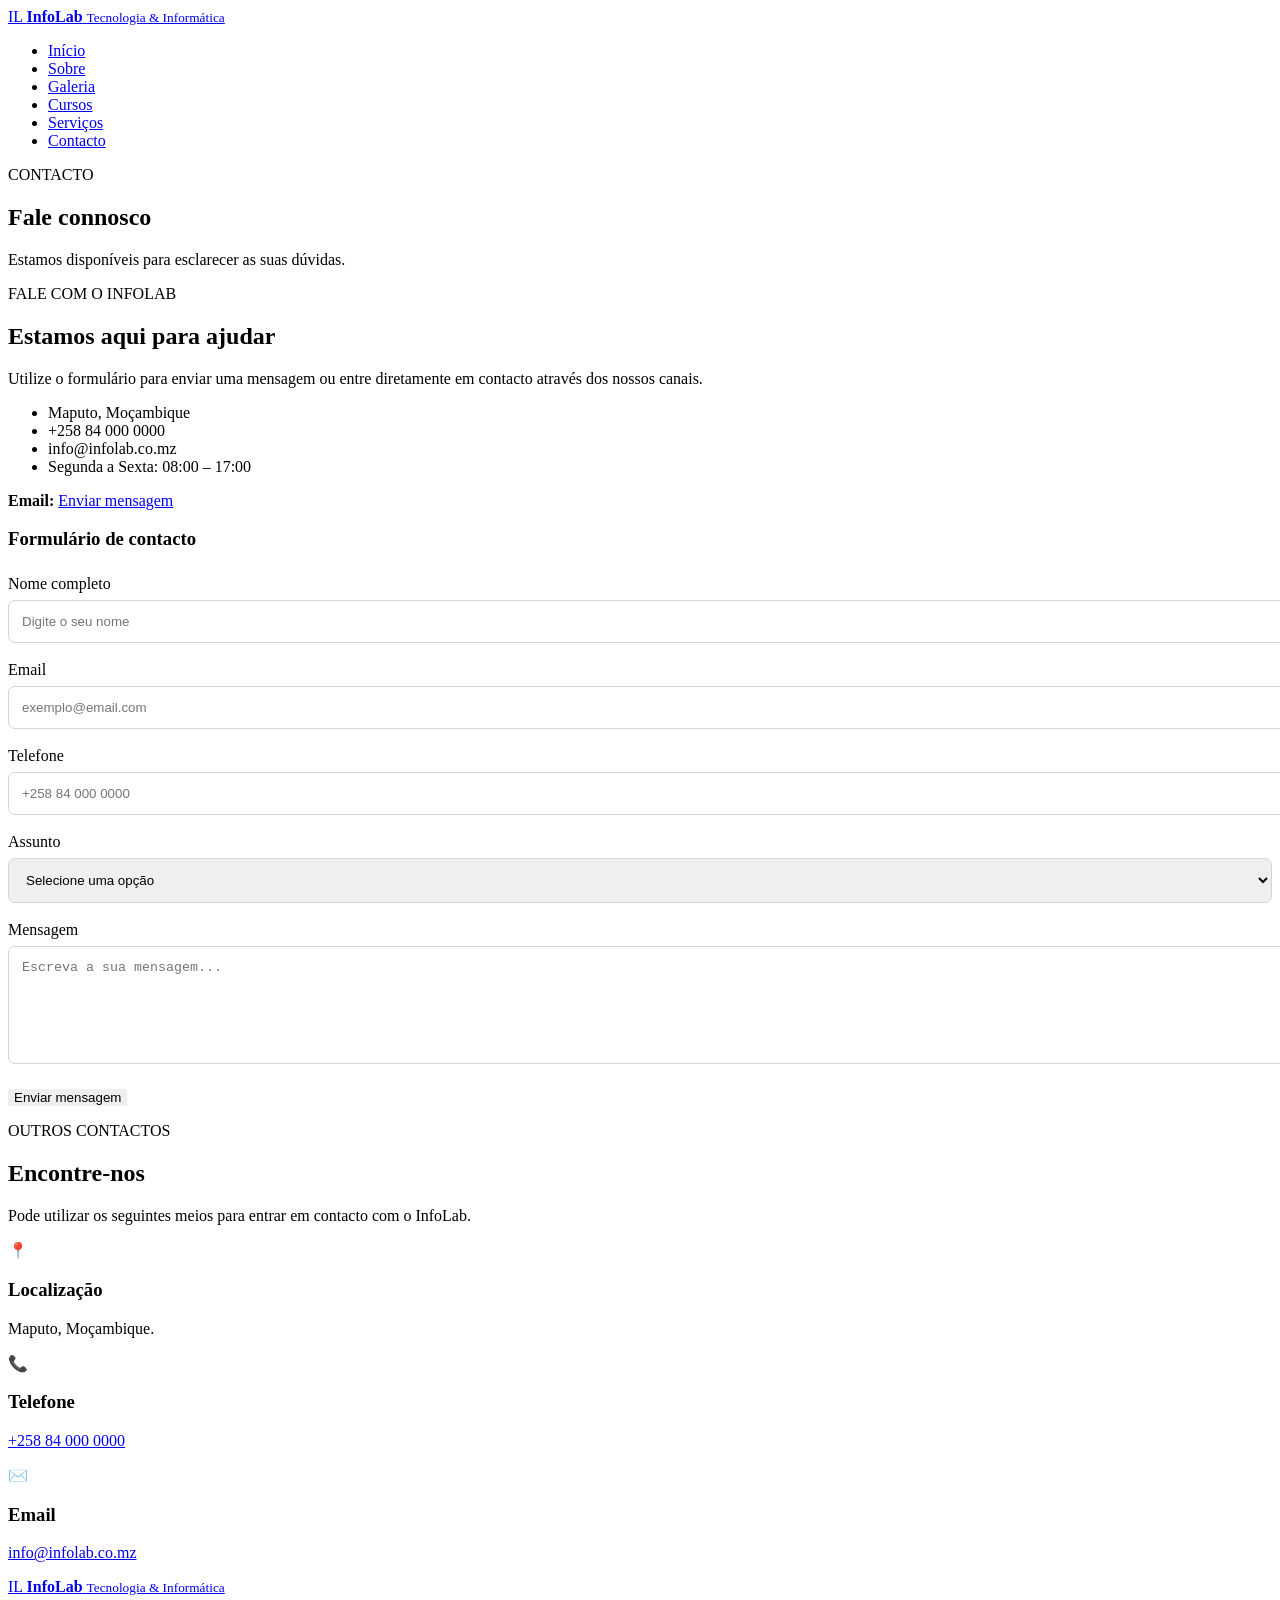
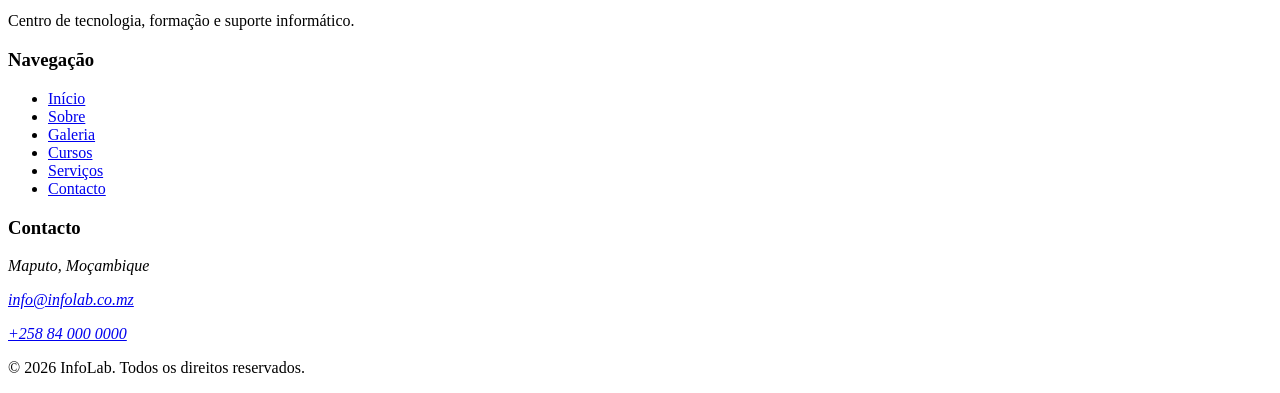
==== contacto.html @ 6d5b71e0 "infolab" ====
<!DOCTYPE html>
<html lang="pt">

<head>

    <meta charset="UTF-8">

    <meta name="viewport" content="width=device-width, initial-scale=1.0">

    <meta name="description" content="Entre em contacto com o InfoLab.">

    <title>Contacto | InfoLab</title>

    <link rel="stylesheet" href="css/style.css">

</head>

<body>


    <!-- =====================================================
     CABEÇALHO
     ===================================================== -->

    <header class="cabecalho">

        <div class="container cabecalho-conteudo">

            <a href="index.html" class="logo" aria-label="InfoLab - Página inicial">

                <span class="logo-icone">
                    IL
                </span>

                <span>
                    <strong>InfoLab</strong>
                    <small>Tecnologia & Informática</small>
                </span>

            </a>


            <!-- MENU PRINCIPAL -->

            <nav class="menu" aria-label="Navegação principal">

                <ul>

                    <li>
                        <a href="index.html">
                            Início
                        </a>
                    </li>

                    <li>
                        <a href="sobre.html">
                            Sobre
                        </a>
                    </li>

                    <li>
                        <a href="galeria.html">
                            Galeria
                        </a>
                    </li>

                    <li>
                        <a href="cursos.html">
                            Cursos
                        </a>
                    </li>

                    <li>
                        <a href="servicos.html">
                            Serviços
                        </a>
                    </li>

                    <li>
                        <a href="contacto.html" class="ativo" aria-current="page">
                            Contacto
                        </a>
                    </li>

                </ul>

            </nav>

        </div>

    </header>



    <main>


        <!-- =====================================================
         CABEÇALHO DA PÁGINA
         ===================================================== -->

        <section class="pagina-cabecalho">

            <div class="container">

                <p class="etiqueta">
                    CONTACTO
                </p>

                <h1>
                    Fale connosco
                </h1>

                <p>
                    Estamos disponíveis para esclarecer as suas dúvidas.
                </p>

            </div>

        </section>



        <!-- =====================================================
         INFORMAÇÕES E FORMULÁRIO
         ===================================================== -->

        <section class="introducao">

            <div class="container areas-conteudo">


                <!-- INFORMAÇÕES -->

                <div class="areas-texto">

                    <p class="etiqueta">
                        FALE COM O INFOLAB
                    </p>

                    <h2>
                        Estamos aqui para ajudar
                    </h2>

                    <p>
                        Utilize o formulário para enviar uma mensagem
                        ou entre diretamente em contacto através
                        dos nossos canais.
                    </p>


                    <ul class="lista-check">

                        <li>
                            Maputo, Moçambique
                        </li>

                        <li>
                            +258 84 000 0000
                        </li>

                        <li>
                            info@infolab.co.mz
                        </li>

                        <li>
                            Segunda a Sexta: 08:00 – 17:00
                        </li>

                    </ul>


                    <p>

                        <strong>
                            Email:
                        </strong>

                        <a href="mailto:info@infolab.co.mz" class="link-seta">

                            Enviar mensagem

                        </a>

                    </p>

                </div>



                <!-- FORMULÁRIO -->

                <div class="destaque-card">

                    <h3 style="margin-bottom:25px;">
                        Formulário de contacto
                    </h3>


                    <!-- FORMULÁRIO FUNCIONAL -->

                    <form action="https://formsubmit.co/ivandrobatalha8@gmail.com" method="POST">

                        <!-- CONFIGURAÇÕES DO FORMSUBMIT -->

                        <input type="hidden"
                               name="_subject"
                               value="Novo contacto - InfoLab">

                        <input type="hidden"
                               name="_template"
                               value="table">


                        <!-- NOME -->

                        <div style="margin-bottom:18px;">

                            <label for="nome">
                                Nome completo
                            </label>

                            <input type="text"
                                   id="nome"
                                   name="nome"
                                   required
                                   autocomplete="name"
                                   placeholder="Digite o seu nome"
                                   style="
                                      width:100%;
                                      padding:13px;
                                      margin-top:7px;
                                      border:1px solid #d0d5dd;
                                      border-radius:7px;
                                   ">

                        </div>



                        <!-- EMAIL -->

                        <div style="margin-bottom:18px;">

                            <label for="email">
                                Email
                            </label>

                            <input type="email"
                                   id="email"
                                   name="email"
                                   required
                                   autocomplete="email"
                                   placeholder="exemplo@email.com"
                                   style="
                                      width:100%;
                                      padding:13px;
                                      margin-top:7px;
                                      border:1px solid #d0d5dd;
                                      border-radius:7px;
                                   ">

                        </div>



                        <!-- TELEFONE -->

                        <div style="margin-bottom:18px;">

                            <label for="telefone">
                                Telefone
                            </label>

                            <input type="tel"
                                   id="telefone"
                                   name="telefone"
                                   autocomplete="tel"
                                   placeholder="+258 84 000 0000"
                                   style="
                                      width:100%;
                                      padding:13px;
                                      margin-top:7px;
                                      border:1px solid #d0d5dd;
                                      border-radius:7px;
                                   ">

                        </div>



                        <!-- ASSUNTO -->

                        <div style="margin-bottom:18px;">

                            <label for="assunto">
                                Assunto
                            </label>

                            <select id="assunto"
                                    name="assunto"
                                    required
                                    style="
                                        width:100%;
                                        padding:13px;
                                        margin-top:7px;
                                        border:1px solid #d0d5dd;
                                        border-radius:7px;
                                    ">

                                <option value="">
                                    Selecione uma opção
                                </option>

                                <option value="Solicitar serviço">
                                    Solicitar serviço
                                </option>

                                <option value="Informação sobre cursos">
                                    Informação sobre cursos
                                </option>

                                <option value="Suporte informático">
                                    Suporte informático
                                </option>

                                <option value="Outro assunto">
                                    Outro assunto
                                </option>

                            </select>

                        </div>



                        <!-- MENSAGEM -->

                        <div style="margin-bottom:20px;">

                            <label for="mensagem">
                                Mensagem
                            </label>

                            <textarea id="mensagem"
                                      name="mensagem"
                                      rows="6"
                                      required
                                      placeholder="Escreva a sua mensagem..."
                                      style="
                                          width:100%;
                                          padding:13px;
                                          margin-top:7px;
                                          border:1px solid #d0d5dd;
                                          border-radius:7px;
                                          resize:vertical;
                                      "></textarea>

                        </div>



                        <!-- BOTÃO -->

                        <button type="submit"
                                class="botao botao-principal"
                                style="border:0; cursor:pointer;">

                            Enviar mensagem

                        </button>

                    </form>

                </div>

            </div>

        </section>



        <!-- =====================================================
         OUTROS CONTACTOS
         ===================================================== -->

        <section class="areas">

            <div class="container">

                <div class="titulo-secao">

                    <p class="etiqueta">
                        OUTROS CONTACTOS
                    </p>

                    <h2>
                        Encontre-nos
                    </h2>

                    <p>
                        Pode utilizar os seguintes meios para
                        entrar em contacto com o InfoLab.
                    </p>

                </div>



                <div class="destaques">


                    <!-- LOCALIZAÇÃO -->

                    <article class="destaque-card">

                        <div class="icone-card">
                            📍
                        </div>

                        <h3>
                            Localização
                        </h3>

                        <p>
                            Maputo, Moçambique.
                        </p>

                    </article>



                    <!-- TELEFONE -->

                    <article class="destaque-card">

                        <div class="icone-card">
                            📞
                        </div>

                        <h3>
                            Telefone
                        </h3>

                        <p>

                            <a href="tel:+258840000000">
                                +258 84 000 0000
                            </a>

                        </p>

                    </article>



                    <!-- EMAIL -->

                    <article class="destaque-card">

                        <div class="icone-card">
                            ✉️
                        </div>

                        <h3>
                            Email
                        </h3>

                        <p>

                            <a href="mailto:info@infolab.co.mz">
                                info@infolab.co.mz
                            </a>

                        </p>

                    </article>


                </div>

            </div>

        </section>


    </main>



    <!-- =====================================================
     RODAPÉ
     ===================================================== -->

    <footer class="rodape">

        <div class="container rodape-grid">


            <!-- INFO LAB -->

            <div>

                <a href="index.html" class="logo logo-rodape">

                    <span class="logo-icone">
                        IL
                    </span>

                    <span>
                        <strong>InfoLab</strong>
                        <small>Tecnologia & Informática</small>
                    </span>

                </a>

                <p>
                    Centro de tecnologia, formação e suporte informático.
                </p>

            </div>



            <!-- NAVEGAÇÃO -->

            <div>

                <h3>
                    Navegação
                </h3>

                <ul>

                    <li>
                        <a href="index.html">
                            Início
                        </a>
                    </li>

                    <li>
                        <a href="sobre.html">
                            Sobre
                        </a>
                    </li>

                    <li>
                        <a href="galeria.html">
                            Galeria
                        </a>
                    </li>

                    <li>
                        <a href="cursos.html">
                            Cursos
                        </a>
                    </li>

                    <li>
                        <a href="servicos.html">
                            Serviços
                        </a>
                    </li>

                    <li>
                        <a href="contacto.html">
                            Contacto
                        </a>
                    </li>

                </ul>

            </div>



            <!-- CONTACTO -->

            <div>

                <h3>
                    Contacto
                </h3>

                <address>

                    <p>
                        Maputo, Moçambique
                    </p>

                    <p>

                        <a href="mailto:info@infolab.co.mz">
                            info@infolab.co.mz
                        </a>

                    </p>

                    <p>

                        <a href="tel:+258840000000">
                            +258 84 000 0000
                        </a>

                    </p>

                </address>

            </div>

        </div>



        <div class="rodape-final">

            <div class="container">

                <p>
                    © 2026 InfoLab. Todos os direitos reservados.
                </p>

            </div>

        </div>

    </footer>


</body>

</html>
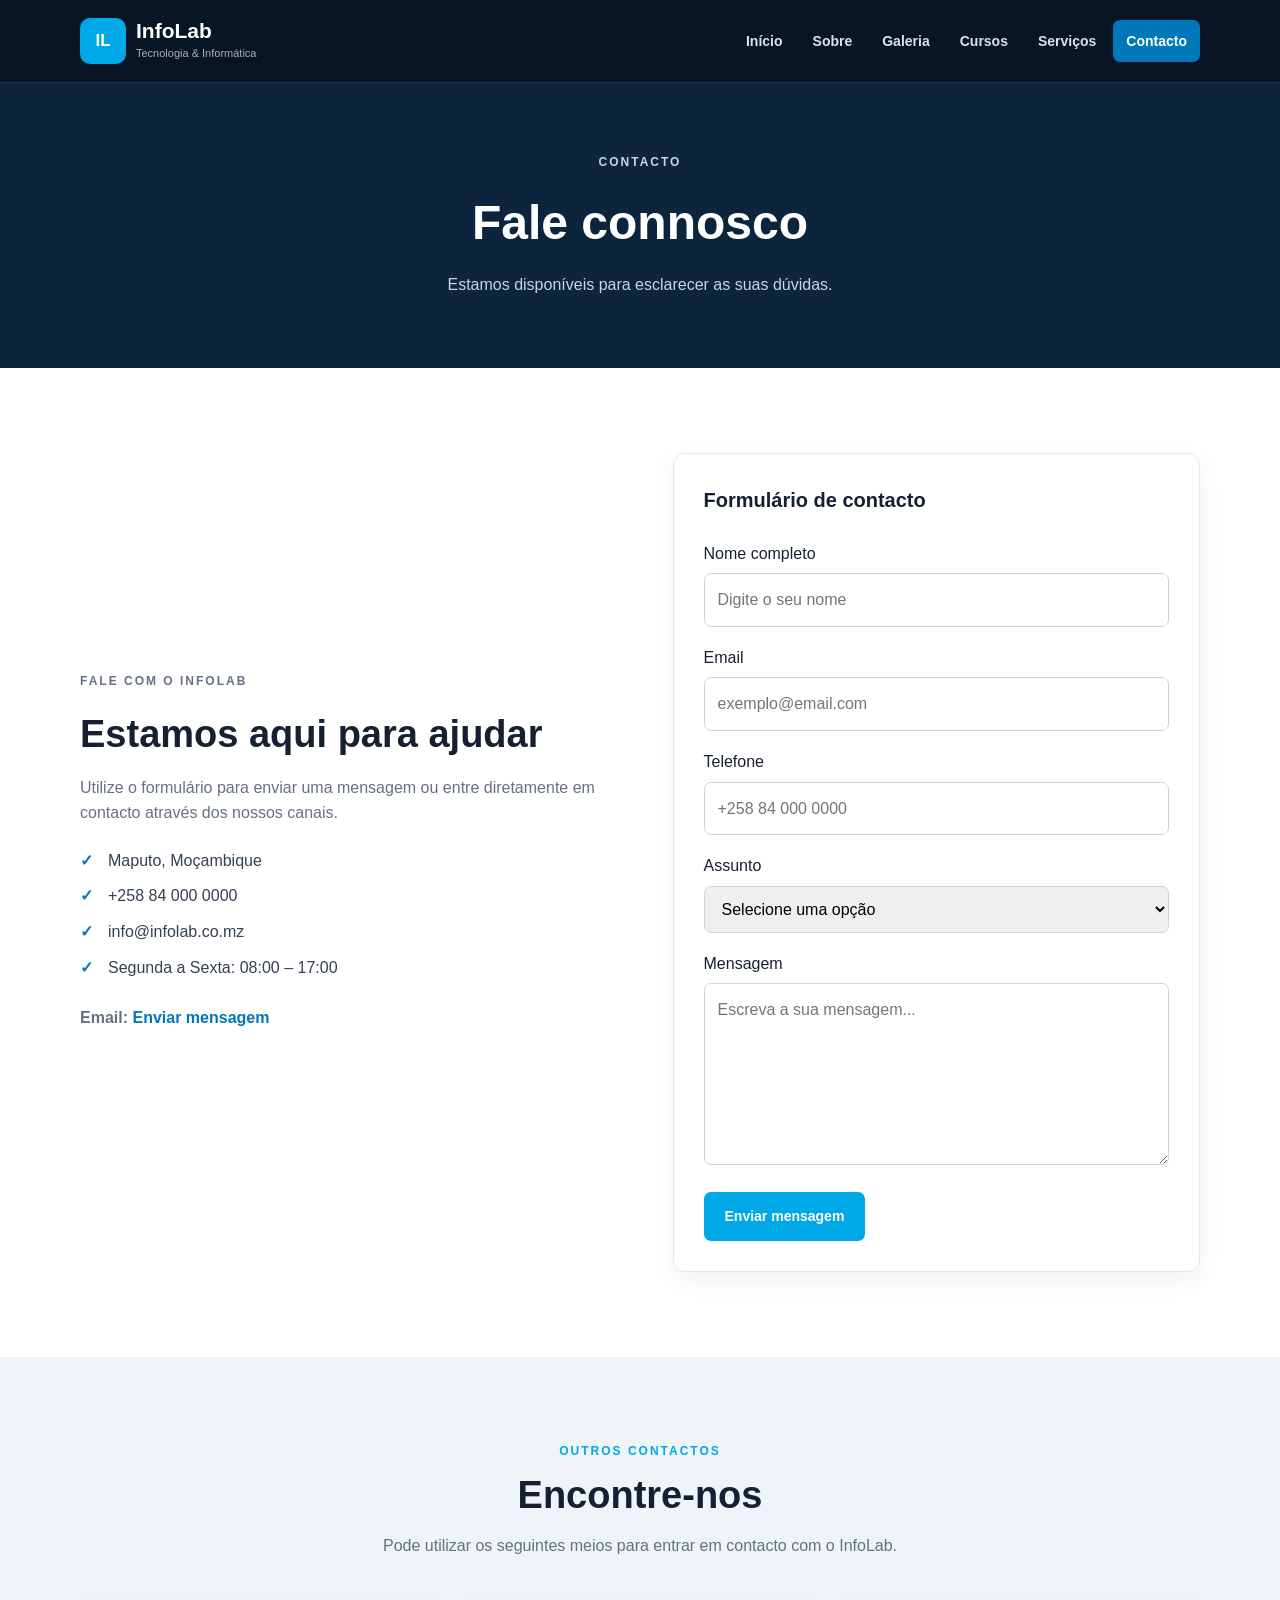
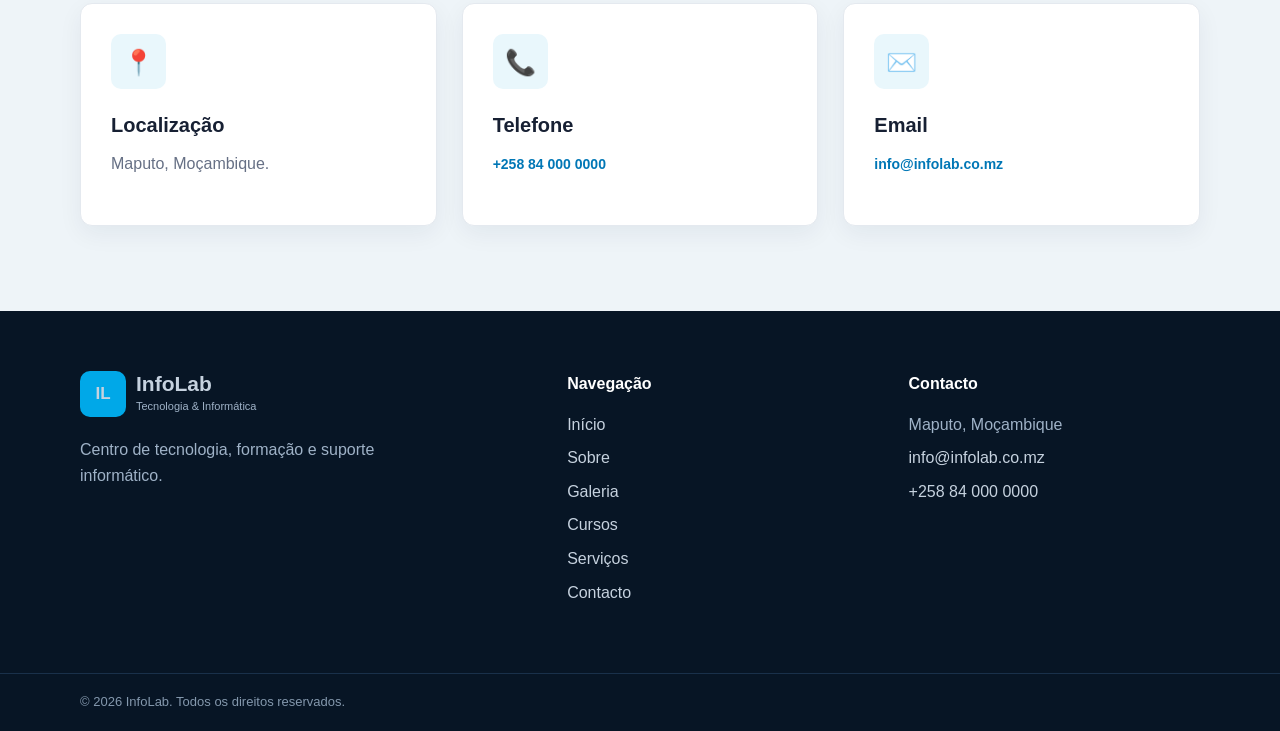
==== commit 8bfcadaf: "Update contacto.html" ====
--- a/contacto.html
+++ b/contacto.html
@@ -11,7 +11,7 @@
 
     <title>Contacto | InfoLab</title>
 
-    <link rel="stylesheet" href="css/style.css">
+    <link rel="stylesheet" href="CSS/style.css">
 
 </head>
 
@@ -629,4 +629,4 @@
 
 </body>
 
-</html>+</html>
--- a/CSS/style.css
+++ b/CSS/style.css
@@ -0,0 +1,934 @@
+
+
+* {
+    margin: 0;
+    padding: 0;
+    box-sizing: border-box;
+}
+
+html {
+    scroll-behavior: smooth;
+}
+
+body {
+    font-family: Arial, Helvetica, sans-serif;
+    background: #f5f7fa;
+    color: #172033;
+    line-height: 1.6;
+}
+
+img {
+    max-width: 100%;
+    display: block;
+}
+
+a {
+    color: inherit;
+}
+
+button,
+input,
+textarea,
+select {
+    font: inherit;
+}
+
+
+/* =========================================================
+   2. ACESSIBILIDADE
+   ========================================================= */
+
+:focus-visible {
+    outline: 3px solid #f4c542;
+    outline-offset: 4px;
+}
+
+
+/* =========================================================
+   3. CONTAINER
+   ========================================================= */
+
+.container {
+    width: min(1120px, 90%);
+    margin: 0 auto;
+}
+
+
+/* =========================================================
+   4. CABEÇALHO
+   ========================================================= */
+
+.cabecalho {
+    background: #071525;
+    color: #ffffff;
+    border-bottom: 1px solid #19304a;
+    position: sticky;
+    top: 0;
+    z-index: 1000;
+}
+
+.cabecalho-conteudo {
+    min-height: 82px;
+
+    display: flex;
+    align-items: center;
+    justify-content: space-between;
+
+    gap: 30px;
+}
+
+
+/* =========================================================
+   5. LOGOTIPO
+   ========================================================= */
+
+.logo {
+    display: inline-flex;
+    align-items: center;
+    gap: 10px;
+
+    color: #ffffff;
+    text-decoration: none;
+}
+
+.logo-icone {
+    width: 46px;
+    height: 46px;
+
+    display: flex;
+    align-items: center;
+    justify-content: center;
+
+    background: #00a8e8;
+    border-radius: 10px;
+
+    font-size: 17px;
+    font-weight: 800;
+}
+
+.logo strong {
+    display: block;
+    font-size: 21px;
+    line-height: 1.1;
+}
+
+.logo small {
+    display: block;
+    margin-top: 3px;
+
+    color: #9fb2c7;
+    font-size: 11px;
+}
+
+
+/* =========================================================
+   6. MENU
+   ========================================================= */
+
+.menu ul {
+    display: flex;
+    align-items: center;
+    gap: 4px;
+
+    list-style: none;
+}
+
+.menu a {
+    display: block;
+
+    padding: 10px 13px;
+
+    color: #d9e3ed;
+    text-decoration: none;
+
+    font-size: 14px;
+    font-weight: 600;
+
+    border-radius: 7px;
+
+    transition:
+        background-color 0.2s ease,
+        color 0.2s ease;
+}
+
+.menu a:hover {
+    color: #ffffff;
+    background: #102b45;
+}
+
+.menu a.ativo {
+    color: #ffffff;
+    background: #0077b6;
+}
+
+
+/* =========================================================
+   7. HERO
+   ========================================================= */
+
+.hero {
+    background:
+        linear-gradient(135deg,
+            #071525 0%,
+            #0c243c 55%,
+            #103b59 100%);
+
+    color: #ffffff;
+
+    padding: 85px 0;
+}
+
+.hero-conteudo {
+    display: grid;
+
+    grid-template-columns:
+        minmax(0, 1.05fr) minmax(0, 0.95fr);
+
+    align-items: center;
+
+    gap: 65px;
+}
+
+.hero-texto {
+    max-width: 650px;
+}
+
+.etiqueta {
+    margin-bottom: 13px;
+
+    color: #00a8e8;
+
+    font-size: 12px;
+    font-weight: 800;
+
+    letter-spacing: 2px;
+}
+
+.hero h1 {
+    margin-bottom: 22px;
+
+    font-size: clamp(38px, 5vw, 62px);
+    line-height: 1.08;
+    letter-spacing: -1.5px;
+}
+
+.hero h1 span {
+    display: block;
+    color: #00a8e8;
+}
+
+.hero-descricao {
+    max-width: 590px;
+
+    margin-bottom: 30px;
+
+    color: #c8d5e3;
+    font-size: 17px;
+}
+
+.hero-botoes {
+    display: flex;
+    align-items: center;
+    gap: 12px;
+
+    flex-wrap: wrap;
+}
+
+.hero-imagem img {
+    width: 100%;
+    height: 430px;
+
+    object-fit: cover;
+
+    border-radius: 16px;
+
+    box-shadow:
+        0 20px 50px rgba(0, 0, 0, 0.3);
+}
+
+
+/* =========================================================
+   8. BOTÕES
+   ========================================================= */
+
+.botao {
+    display: inline-block;
+
+    padding: 13px 21px;
+
+    border-radius: 7px;
+
+    text-decoration: none;
+
+    font-size: 14px;
+    font-weight: 700;
+
+    transition:
+        transform 0.2s ease,
+        background-color 0.2s ease,
+        color 0.2s ease;
+}
+
+.botao:hover {
+    transform: translateY(-2px);
+}
+
+.botao-principal {
+    background: #00a8e8;
+    color: #ffffff;
+}
+
+.botao-principal:hover {
+    background: #008ac2;
+}
+
+.botao-secundario {
+    border: 1px solid #668096;
+    color: #ffffff;
+}
+
+.botao-secundario:hover {
+    background: #ffffff;
+    color: #071525;
+}
+
+.botao-claro {
+    background: #ffffff;
+    color: #071525;
+}
+
+.botao-claro:hover {
+    background: #e9f7fc;
+}
+
+
+/* =========================================================
+   9. TÍTULOS DAS SECÇÕES
+   ========================================================= */
+
+.titulo-secao {
+    max-width: 720px;
+
+    margin: 0 auto 45px;
+
+    text-align: center;
+}
+
+.titulo-secao h2 {
+    margin-bottom: 15px;
+
+    color: #172033;
+
+    font-size: clamp(28px, 4vw, 38px);
+    line-height: 1.15;
+}
+
+.titulo-secao>p:last-child {
+    color: #667085;
+}
+
+
+/* =========================================================
+   10. INTRODUÇÃO
+   ========================================================= */
+
+.introducao {
+    padding: 85px 0;
+    background: #ffffff;
+}
+
+.destaques {
+    display: grid;
+
+    grid-template-columns:
+        repeat(3, 1fr);
+
+    gap: 25px;
+}
+
+.destaque-card {
+    padding: 30px;
+
+    background: #ffffff;
+
+    border: 1px solid #e4e9ef;
+    border-radius: 12px;
+
+    box-shadow:
+        0 8px 25px rgba(17, 38, 63, 0.06);
+
+    transition:
+        transform 0.2s ease,
+        box-shadow 0.2s ease;
+}
+
+.destaque-card:hover {
+    transform: translateY(-5px);
+
+    box-shadow:
+        0 15px 30px rgba(17, 38, 63, 0.1);
+}
+
+.icone-card {
+    width: 55px;
+    height: 55px;
+
+    display: flex;
+    align-items: center;
+    justify-content: center;
+
+    margin-bottom: 20px;
+
+    background: #e9f7fc;
+
+    border-radius: 10px;
+
+    font-size: 25px;
+}
+
+.destaque-card h3 {
+    margin-bottom: 10px;
+
+    color: #172033;
+    font-size: 20px;
+}
+
+.destaque-card p {
+    margin-bottom: 18px;
+
+    color: #667085;
+}
+
+.destaque-card a {
+    color: #0077b6;
+
+    font-size: 14px;
+    font-weight: 700;
+
+    text-decoration: none;
+}
+
+.destaque-card a:hover {
+    text-decoration: underline;
+}
+
+
+/* =========================================================
+   11. ÁREAS DE ATUAÇÃO
+   ========================================================= */
+
+.areas {
+    padding: 85px 0;
+
+    background: #eef4f8;
+}
+
+.areas-conteudo {
+    display: grid;
+
+    grid-template-columns:
+        1fr 1fr;
+
+    align-items: center;
+
+    gap: 65px;
+}
+
+.areas-imagem img {
+    width: 100%;
+    height: 390px;
+
+    object-fit: cover;
+
+    border-radius: 14px;
+}
+
+.areas-texto h2 {
+    margin-bottom: 18px;
+
+    color: #172033;
+
+    font-size: 38px;
+    line-height: 1.15;
+}
+
+.areas-texto>p {
+    margin-bottom: 22px;
+
+    color: #667085;
+}
+
+.lista-check {
+    margin-bottom: 25px;
+
+    list-style: none;
+}
+
+.lista-check li {
+    position: relative;
+
+    margin-bottom: 10px;
+    padding-left: 28px;
+
+    color: #344054;
+}
+
+.lista-check li::before {
+    content: "✓";
+
+    position: absolute;
+    left: 0;
+    top: 0;
+
+    color: #0077b6;
+    font-weight: 800;
+}
+
+.link-seta {
+    color: #0077b6;
+
+    font-weight: 700;
+
+    text-decoration: none;
+}
+
+.link-seta:hover {
+    text-decoration: underline;
+}
+
+
+/* =========================================================
+   12. CURSOS
+   ========================================================= */
+
+.cursos-resumo {
+    padding: 85px 0;
+
+    background: #ffffff;
+}
+
+.cursos-grid {
+    display: grid;
+
+    grid-template-columns:
+        repeat(4, 1fr);
+
+    gap: 20px;
+}
+
+.curso-card {
+    position: relative;
+
+    min-height: 240px;
+
+    padding: 28px;
+
+    background: #f8fafc;
+
+    border: 1px solid #e1e7ed;
+    border-radius: 12px;
+
+    transition: transform 0.2s ease;
+}
+
+.curso-card:hover {
+    transform: translateY(-5px);
+}
+
+.curso-numero {
+    display: block;
+
+    margin-bottom: 20px;
+
+    color: #00a8e8;
+
+    font-size: 13px;
+    font-weight: 800;
+}
+
+.curso-card h3 {
+    margin-bottom: 12px;
+
+    font-size: 19px;
+}
+
+.curso-card p {
+    color: #667085;
+}
+
+.centro-botao {
+    margin-top: 35px;
+
+    text-align: center;
+}
+
+
+/* =========================================================
+   13. CHAMADA FINAL
+   ========================================================= */
+
+.chamada {
+    padding: 65px 0;
+
+    background: #0077b6;
+
+    color: #ffffff;
+}
+
+.chamada-conteudo {
+    display: flex;
+
+    align-items: center;
+    justify-content: space-between;
+
+    gap: 30px;
+}
+
+.chamada h2 {
+    margin-bottom: 10px;
+
+    font-size: 32px;
+    line-height: 1.2;
+}
+
+.chamada p:not(.etiqueta) {
+    color: #d9f1fa;
+}
+
+.chamada .etiqueta {
+    color: #bdefff;
+}
+
+
+/* =========================================================
+   14. RODAPÉ
+   ========================================================= */
+
+.rodape {
+    background: #071525;
+    color: #ffffff;
+}
+
+.rodape-grid {
+    display: grid;
+
+    grid-template-columns:
+        1.5fr 1fr 1fr;
+
+    gap: 50px;
+
+    padding: 60px 0;
+}
+
+.logo-rodape {
+    margin-bottom: 20px;
+}
+
+.rodape-grid>div:first-child>p {
+    max-width: 320px;
+
+    color: #9fb2c7;
+}
+
+.rodape h3 {
+    margin-bottom: 15px;
+
+    font-size: 16px;
+}
+
+.rodape ul {
+    list-style: none;
+}
+
+.rodape li {
+    margin-bottom: 8px;
+}
+
+.rodape a {
+    color: #c6d2df;
+
+    text-decoration: none;
+}
+
+.rodape a:hover {
+    color: #00a8e8;
+}
+
+.rodape address {
+    font-style: normal;
+    color: #9fb2c7;
+}
+
+.rodape address p {
+    margin-bottom: 8px;
+}
+
+.rodape-final {
+    padding: 18px 0;
+
+    border-top: 1px solid #19304a;
+
+    color: #8498ad;
+
+    font-size: 13px;
+}
+
+
+/* =========================================================
+   15. PÁGINAS INTERNAS
+   ========================================================= */
+
+.pagina-cabecalho {
+    padding: 70px 0;
+
+    background: #0c243c;
+
+    color: #ffffff;
+
+    text-align: center;
+}
+
+.pagina-cabecalho h1 {
+    margin-bottom: 10px;
+
+    font-size: clamp(34px, 5vw, 48px);
+}
+
+.pagina-cabecalho p {
+    color: #c6d6e5;
+}
+
+
+/* =========================================================
+   16. DESENVOLVEDOR — PÁGINA SOBRE
+   ========================================================= */
+
+.desenvolvedor {
+    padding: 60px 0;
+    background: #0f172a;
+    color: #ffffff;
+}
+
+.desenvolvedor-conteudo {
+    display: flex;
+    align-items: center;
+    gap: 45px;
+}
+
+.desenvolvedor-foto {
+    flex-shrink: 0;
+}
+
+.desenvolvedor-foto img {
+    width: 150px;
+    height: 150px;
+    object-fit: cover;
+    object-position: center;
+    border-radius: 50%;
+    border: 4px solid #ffffff;
+    display: block;
+}
+
+.desenvolvedor-texto {
+    max-width: 700px;
+}
+
+.desenvolvedor-texto h2 {
+    font-size: 30px;
+    margin: 8px 0;
+}
+
+.desenvolvedor-texto .cargo {
+    color: #60a5fa;
+    font-weight: 600;
+    margin-bottom: 15px;
+}
+
+.desenvolvedor-texto p {
+    color: #cbd5e1;
+    margin-bottom: 10px;
+}
+
+
+/* =========================================================
+   17. RESPONSIVIDADE — TABLET
+   ========================================================= */
+
+@media (max-width: 1000px) {
+
+    .cabecalho-conteudo {
+        flex-direction: column;
+
+        padding: 18px 0;
+
+        gap: 15px;
+    }
+
+    .menu ul {
+        flex-wrap: wrap;
+
+        justify-content: center;
+    }
+
+    .hero-conteudo {
+        grid-template-columns: 1fr;
+
+        text-align: center;
+    }
+
+    .hero-texto {
+        margin: 0 auto;
+    }
+
+    .hero-descricao {
+        margin-left: auto;
+        margin-right: auto;
+    }
+
+    .hero-botoes {
+        justify-content: center;
+    }
+
+    .hero-imagem img {
+        height: 350px;
+    }
+
+    .destaques {
+        grid-template-columns: 1fr 1fr;
+    }
+
+    .areas-conteudo {
+        grid-template-columns: 1fr;
+    }
+
+    .cursos-grid {
+        grid-template-columns: 1fr 1fr;
+    }
+
+    .rodape-grid {
+        grid-template-columns: 1fr 1fr;
+    }
+}
+
+
+/* =========================================================
+   18. RESPONSIVIDADE — TELEMÓVEL
+   ========================================================= */
+
+@media (max-width: 650px) {
+
+    .container {
+        width: 92%;
+    }
+
+    .cabecalho {
+        position: relative;
+    }
+
+    .cabecalho-conteudo {
+        align-items: center;
+    }
+
+    .menu ul {
+        gap: 2px;
+    }
+
+    .menu a {
+        padding: 8px 7px;
+
+        font-size: 12px;
+    }
+
+    .hero {
+        padding: 60px 0;
+    }
+
+    .hero h1 {
+        font-size: 39px;
+    }
+
+    .hero-imagem img {
+        height: 260px;
+    }
+
+    .introducao,
+    .areas,
+    .cursos-resumo {
+        padding: 60px 0;
+    }
+
+    .destaques {
+        grid-template-columns: 1fr;
+    }
+
+    .areas-imagem img {
+        height: 260px;
+    }
+
+    .areas-texto h2 {
+        font-size: 31px;
+    }
+
+    .cursos-grid {
+        grid-template-columns: 1fr;
+    }
+
+    .chamada {
+        padding: 50px 0;
+    }
+
+    .chamada-conteudo {
+        flex-direction: column;
+
+        align-items: flex-start;
+    }
+
+    .chamada h2 {
+        font-size: 27px;
+    }
+
+    .desenvolvedor-conteudo {
+        flex-direction: column;
+        text-align: center;
+        gap: 25px;
+    }
+
+    .desenvolvedor-foto img {
+        width: 120px;
+        height: 120px;
+    }
+
+    .desenvolvedor-texto h2 {
+        font-size: 25px;
+    }
+
+    .rodape-grid {
+        grid-template-columns: 1fr;
+
+        gap: 35px;
+
+        padding: 45px 0;
+    }
+
+}
+
+
+/* =========================================================
+   19. REDUÇÃO DE MOVIMENTO
+   ========================================================= */
+
+@media (prefers-reduced-motion: reduce) {
+
+    html {
+        scroll-behavior: auto;
+    }
+
+    *,
+    *::before,
+    *::after {
+        transition-duration: 0.01ms !important;
+        animation-duration: 0.01ms !important;
+        animation-iteration-count: 1 !important;
+    }
+
+}
